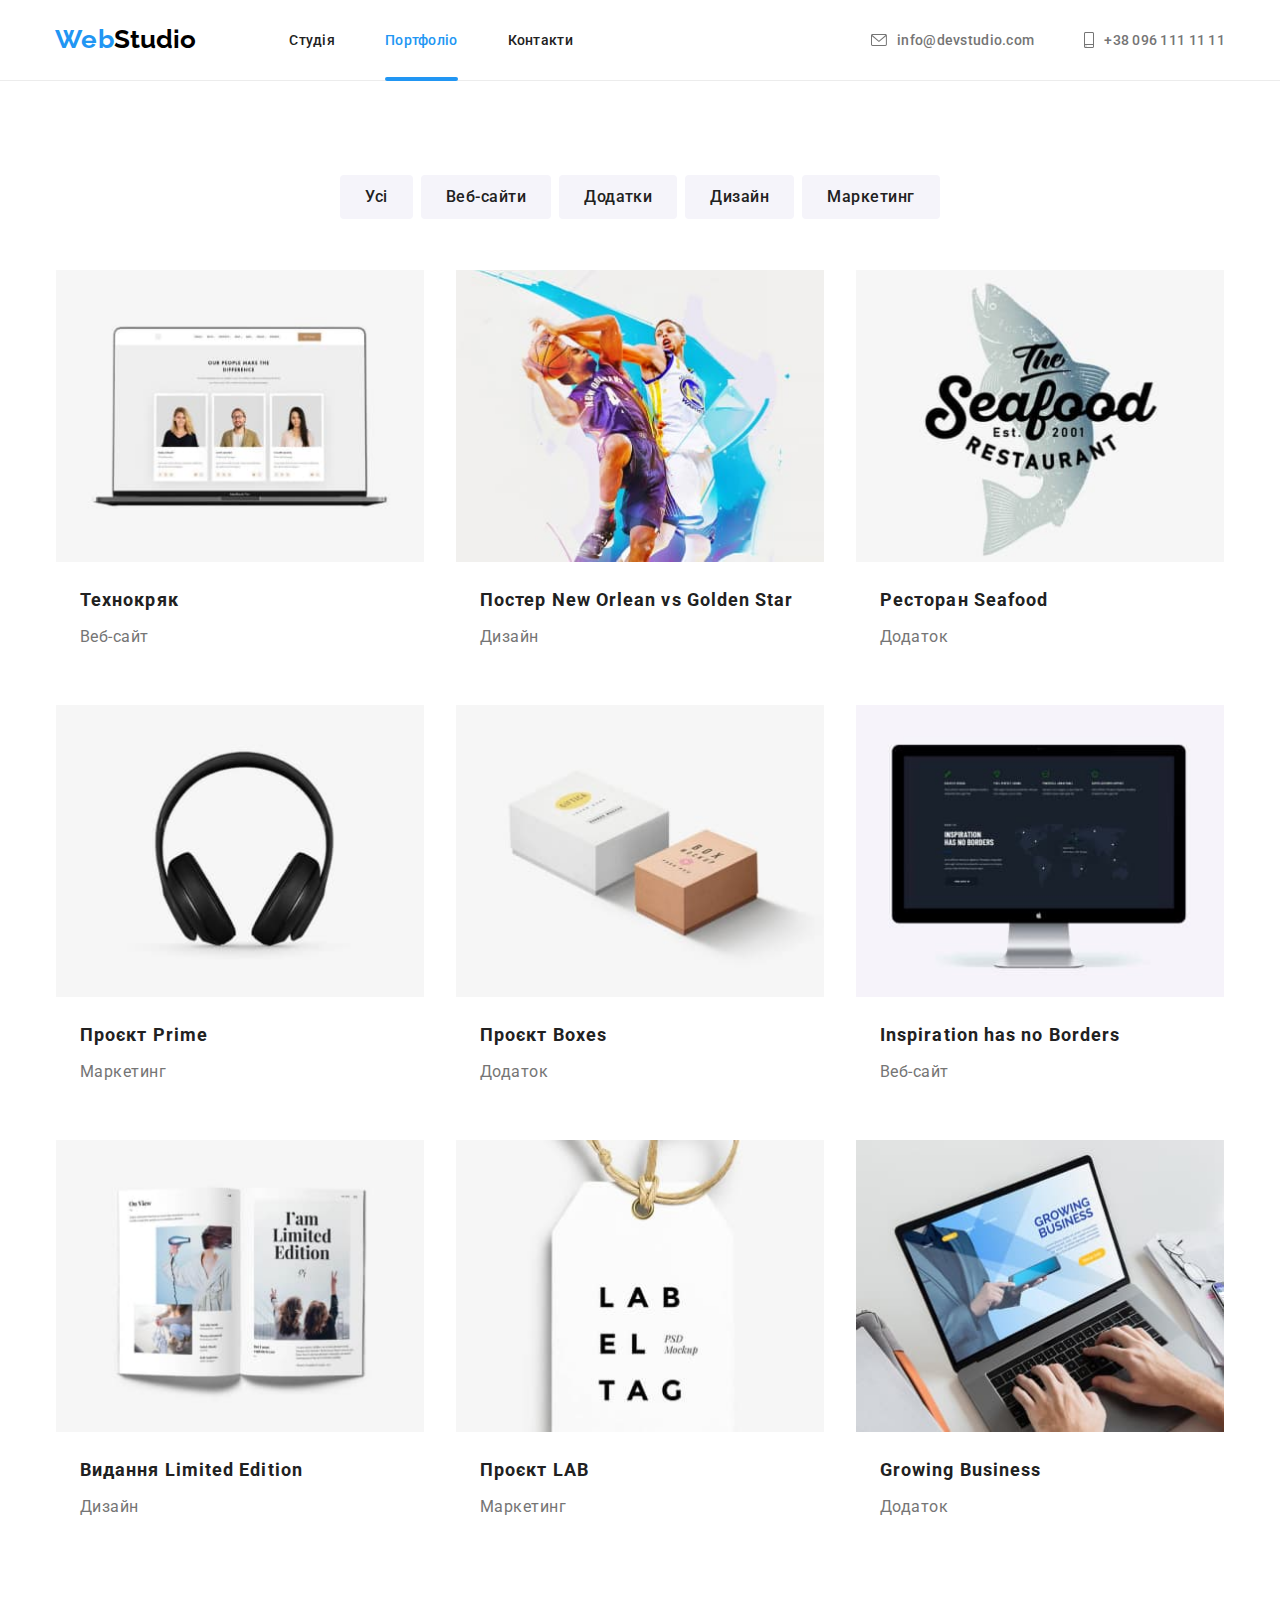
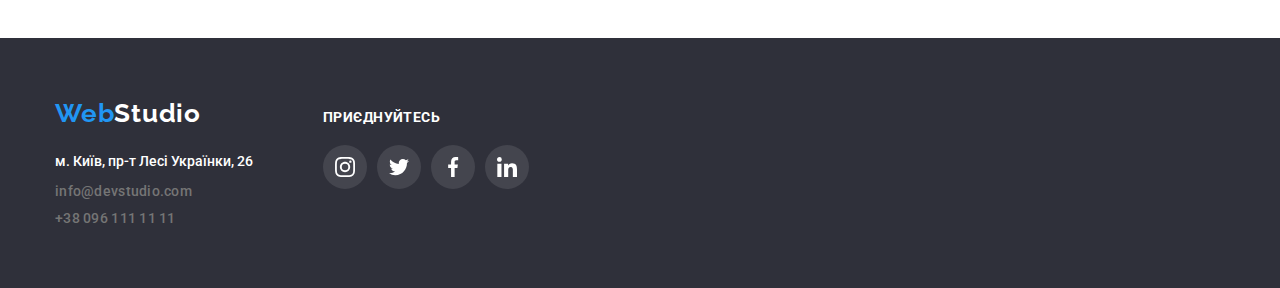
==== portfolio.html @ 4820c296 "save past work" ====
<!DOCTYPE html>
<html lang="uk">
  <head>
    <meta charset="UTF-8" />
    <meta http-equiv="X-UA-Compatible" content="IE=edge" />
    <meta name="viewport" content="width=device-width, initial-scale=1.0" />
    <title>Портфоліо</title>
    <link rel="preconnect" href="https://fonts.googleapis.com" />
    <link rel="preconnect" href="https://fonts.gstatic.com" crossorigin />
    <link
      href="https://fonts.googleapis.com/css2?family=Raleway:wght@700&family=Roboto:wght@400;500;700;900&display=swap"
      rel="stylesheet"
    />
    <link
      rel="stylesheet"
      href="https://cdnjs.cloudflare.com/ajax/libs/modern-normalize/1.1.0/modern-normalize.min.css"
    />
    <link rel="stylesheet" href="./css/style.css" />
  </head>
  <body>
    <header class="header">
      <div class="container header-portfolio-container">
        <nav class="header-nav">
          <a class="header-logo" href="index.html">
            <span class="first-part">Web</span
            ><span class="second-part">Studio</span></a
          >
          <ul class="header-nav-list">
            <li class="header-nav-item">
              <a class="header-nav-link" href="./index.html">Студія</a>
            </li>
            <li class="header-nav-item">
              <a class="header-nav-link current" href="./portfolio.html"
                >Портфоліо</a
              >
            </li>
            <li class="header-nav-item">
              <a class="header-nav-link" href="./index.html">Контакти</a>
            </li>
          </ul>
        </nav>

        <ul class="header-contacts">
          <li class="header-auth">
            <a class="header-post-link" href="mailto:info@devstudio.com"
              ><svg class="mail-icon" width="16" height="12">
                <use href="./images/icons.svg#envelope"></use>
              </svg>
              info@devstudio.com</a
            >
          </li>
          <li class="header-auth">
            <a class="header-tel-link" href="tel:+380961111111"
              ><svg class="tel-icon" width="10" height="16">
                <use href="./images/icons.svg#smartphone"></use>
              </svg>
              +38 096 111 11 11</a
            >
          </li>
        </ul>
      </div>
    </header>
    <main>
      <section class="hero-last">
        <div class="container poster-list">
          <h1 class="visually-hidden">інформаційні картки</h1>

          <ul class="hero-list">
            <li class="button-list">
              <button class="hero-last-btn" type="button">Усі</button>
            </li>
            <li class="button-list">
              <button class="hero-last-btn" type="button">Веб-сайти</button>
            </li>
            <li class="button-list">
              <button class="hero-last-btn" type="button">Додатки</button>
            </li>
            <li class="button-list">
              <button class="hero-last-btn" type="button">Дизайн</button>
            </li>
            <li class="button-list">
              <button class="hero-last-btn" type="button">Маркетинг</button>
            </li>
          </ul>
          <ul class="card-list-list">
            <li class="list-item">
              <a class="list-item-link" href="#">
                <div class="thumb-card">
                  <img
                    src="./images/img4.jpg"
                    alt="наші працівники"
                    width="370"
                  />
                  <div class="backdrop-card">
                    <p class="backdrop-card-text">
                      Ресурс пропонує комплексні пропозиції з різним рівнем
                      функціоналу та сервісів. Все це дозволить відвідувачу
                      отримати вичерпні відомості про компанію чи приватну
                      особу.
                    </p>
                  </div>
                </div>
                <div class="poster-wrapper">
                  <h2 class="title-text">Технокряк</h2>
                  <p class="text-navigation">Веб-сайт</p>
                </div>
              </a>
            </li>

            <li class="list-item">
              <a class="list-item-link" href="#">
                <div class="thumb-card">
                  <img
                    src="./images/img5.jpg"
                    alt="постер баскетбольної гри"
                    width="370"
                  />
                  <div class="backdrop-card">
                    <p class="backdrop-card-text">
                      Ресурс пропонує комплексні пропозиції з різним рівнем
                      функціоналу та сервісів. Все це дозволить відвідувачу
                      отримати вичерпні відомості про компанію чи приватну
                      особу.
                    </p>
                  </div>
                </div>
                <div class="poster-wrapper">
                  <h2 class="title-text">Постер New Orlean vs Golden Star</h2>
                  <p class="text-navigation">Дизайн</p>
                </div>
              </a>
            </li>

            <li class="list-item">
              <a class="list-item-link" href="#">
                <div class="thumb-card">
                  <img
                    src="./images/img6.jpg"
                    alt="логотип ресторану"
                    width="370"
                  />
                  <div class="backdrop-card">
                    <p class="backdrop-card-text">
                      Ресурс пропонує комплексні пропозиції з різним рівнем
                      функціоналу та сервісів. Все це дозволить відвідувачу
                      отримати вичерпні відомості про компанію чи приватну
                      особу.
                    </p>
                  </div>
                </div>
                <div class="poster-wrapper">
                  <h2 class="title-text">Ресторан Seafood</h2>
                  <p class="text-navigation">Додаток</p>
                </div>
              </a>
            </li>

            <li class="list-item">
              <a class="list-item-link" href="#">
                <div class="thumb-card">
                  <img src="./images/img7.jpg" alt="навушники" width="370" />
                  <div class="backdrop-card">
                    <p class="backdrop-card-text">
                      Ресурс пропонує комплексні пропозиції з різним рівнем
                      функціоналу та сервісів. Все це дозволить відвідувачу
                      отримати вичерпні відомості про компанію чи приватну
                      особу.
                    </p>
                  </div>
                </div>
                <div class="poster-wrapper">
                  <h2 class="title-text">Проєкт Prime</h2>
                  <p class="text-navigation">Маркетинг</p>
                </div>
              </a>
            </li>

            <li class="list-item">
              <a class="list-item-link" href="#">
                <div class="thumb-card">
                  <img src="./images/img8.jpg" alt="коробки" width="370" />
                  <div class="backdrop-card">
                    <p class="backdrop-card-text">
                      Ресурс пропонує комплексні пропозиції з різним рівнем
                      функціоналу та сервісів. Все це дозволить відвідувачу
                      отримати вичерпні відомості про компанію чи приватну
                      особу.
                    </p>
                  </div>
                </div>
                <div class="poster-wrapper">
                  <h2 class="title-text">Проєкт Boxes</h2>
                  <p class="text-navigation">Додаток</p>
                </div>
              </a>
            </li>

            <li class="list-item">
              <a class="list-item-link" href="#">
                <div class="thumb-card">
                  <img src="./images/img9.jpg" alt="монітор" width="370" />
                  <div class="backdrop-card">
                    <p class="backdrop-card-text">
                      Ресурс пропонує комплексні пропозиції з різним рівнем
                      функціоналу та сервісів. Все це дозволить відвідувачу
                      отримати вичерпні відомості про компанію чи приватну
                      особу.
                    </p>
                  </div>
                </div>
                <div class="poster-wrapper">
                  <h2 class="title-text">Inspiration has no Borders</h2>
                  <p class="text-navigation">Веб-сайт</p>
                </div>
              </a>
            </li>

            <li class="list-item">
              <a class="list-item-link" href="#">
                <div class="thumb-card">
                  <img src="./images/img10.jpg" alt="книга" width="370" />
                  <div class="backdrop-card">
                    <p class="backdrop-card-text">
                      Ресурс пропонує комплексні пропозиції з різним рівнем
                      функціоналу та сервісів. Все це дозволить відвідувачу
                      отримати вичерпні відомості про компанію чи приватну
                      особу.
                    </p>
                  </div>
                </div>
                <div class="poster-wrapper">
                  <h2 class="title-text">Видання Limited Edition</h2>
                  <p class="text-navigation">Дизайн</p>
                </div>
              </a>
            </li>

            <li class="list-item">
              <a class="list-item-link" href="#">
                <div class="thumb-card">
                  <img src="./images/img11.jpg" alt="бірка" width="370" />
                  <div class="backdrop-card">
                    <p class="backdrop-card-text">
                      Ресурс пропонує комплексні пропозиції з різним рівнем
                      функціоналу та сервісів. Все це дозволить відвідувачу
                      отримати вичерпні відомості про компанію чи приватну
                      особу.
                    </p>
                  </div>
                </div>
                <div class="poster-wrapper">
                  <h2 class="title-text">Проєкт LAB</h2>
                  <p class="text-navigation">Маркетинг</p>
                </div>
              </a>
            </li>

            <li class="list-item">
              <a class="list-item-link" href="#">
                <div class="thumb-card">
                  <img src="./images/img12.jpg" alt="ноутбук" width="370" />
                  <div class="backdrop-card">
                    <p class="backdrop-card-text">
                      Ресурс пропонує комплексні пропозиції з різним рівнем
                      функціоналу та сервісів. Все це дозволить відвідувачу
                      отримати вичерпні відомості про компанію чи приватну
                      особу.
                    </p>
                  </div>
                </div>
                <div class="poster-wrapper">
                  <h2 class="title-text">Growing Business</h2>
                  <p class="text-navigation">Додаток</p>
                </div>
              </a>
            </li>
          </ul>
        </div>
      </section>
    </main>
    <footer class="page-footer">
      <div class="container footer-container">
        <div class="footer-address-container">
          <a class="footer-logo" href="./index.html">
            <span class="first-part">Web</span
            ><span class="finish-part">Studio</span></a
          >
          <address class="contacts">
            <ul class="contact-lists">
              <li class="contact-list-list">
                <a
                  class="address-link"
                  href="https://goo.gl/maps/qbzP2S2WMfe6ok6P8"
                  target="_blank"
                  rel="noopener noreferrer nofollow"
                  >м. Київ, пр-т Лесі Українки, 26</a
                >
              </li>
              <li class="contact-list-list">
                <a class="mobile-link" href="mailto:info@devstudio.com"
                  >info@devstudio.com</a
                >
              </li>
              <li class="contact-list-list">
                <a class="mobile-link" href="tel:+380961111111"
                  >+38 096 111 11 11</a
                >
              </li>
            </ul>
          </address>
        </div>
        <div class="footer-icon-container">
          <p class="footer-text">приєднуйтесь</p>
          <ul class="footer-list">
            <li class="footer-list-item">
              <a
                class="footer-link"
                href="https..//instagram.com"
                target="_blank"
                rel="nofollow noopener noreferrer"
                aria-label="instagram"
              >
                <svg class="footer-link-icon" width="20" height="20">
                  <use href="./images/icons.svg#instagram"></use>
                </svg>
              </a>
            </li>
            <li class="footer-list-item">
              <a
                class="footer-link"
                href="https..//twitter.com"
                target="_blank"
                rel="nofollow noopener noreferrer"
                aria-label="twitter"
              >
                <svg class="footer-link-icon" width="20" height="20">
                  <use href="./images/icons.svg#twitter"></use>
                </svg>
              </a>
            </li>
            <li class="footer-list-item">
              <a
                class="footer-link"
                href="https..//facebook.com"
                target="_blank"
                rel="nofollow noopener noreferrer"
                aria-label="fasebook"
              >
                <svg class="footer-link-icon" width="20" height="20">
                  <use href="./images/icons.svg#facebook"></use>
                </svg>
              </a>
            </li>
            <li class="footer-list-item">
              <a
                class="footer-link"
                href="https..//linkedin.com"
                target="_blank"
                rel="nofollow noopener noreferrer"
                aria-label="linkedin"
              >
                <svg class="footer-link-icon" width="20" height="20">
                  <use href="./images/icons.svg#linkedin"></use>
                </svg>
              </a>
            </li>
          </ul>
        </div>
      </div>
    </footer>
  </body>
</html>
---- css/style.css ----
/* reset */

h1,h2,h3,h4,h5,ul,li,p {
    margin: 0;
    padding: 0;
  }
  
  img {
    display: block;
    max-width: 100%;
    height: auto;
  }
  
  ul {
    list-style: none;
  }
  
  a {
    text-decoration: none;
  }
  
  body {
    font-family: "Roboto", sans-serif;
    
  }
  /* hover, focus {
    transition: transform 250ms  cubic-bezier(0.4, 0, 0.2, 1);
  } */
  
  
  
  :root {
    --second-font: "Raleway";
    --accent-color: #2196f3;
    --main-color: #212121;
    --second-color: #757575;
    --main-bg-color:#FFFFFF;
  }
  
    /* размеры флекса */
  .container {
    width: 1200px;
    margin: 0 auto;
    padding-left: 15px;
    padding-right: 15px;
  }
  /* хедер главной страницы */
  
  .header {
    /* position: fixed;
    width: 100%;
    min-height: 80px;
    top: 0;
    left: 0; */
    border-bottom: 1px solid #ECECEC;
    background-color: var(--main-bg-color)
  }
  .header-page {
    background-color: var(--main-bg-color);
  }
  .header-container {
    display: flex;
    align-items: center;
  }
  
  .header-nav {
    display: flex;
    align-items: center;
    
  }
  
  .header-nav-list {
    display: flex;
    
    gap: 50px;
  
  }
  
  
  .header-contacts {
    display: flex;
    margin-right: auto;
    text-align: center;
    justify-content: end;
    margin-right: 0;
    margin-left: auto;
    align-items: center;
  }
  
  .header-nav-link {
    display: block;
    position: relative;
    padding: 32px 0;
    font-weight: 500;
    font-size: 14px;
    line-height: calc(16 / 14);
    letter-spacing: 0.02em;
    color: var(--main-color);
    transition-property: color;
    transition-duration: 250ms;
    transition-timing-function:cubic-bezier(0.4, 0, 0.2, 1);

  }
  .header-nav-link:hover,
  .header-nav-link:focus {
     color: var(--accent-color);
  }
 
  .header-nav-link::after {
    content: "";
    position: absolute;
    width: 100%;
    height: 4px;
    bottom: -1px;
    left: 0;
    border-radius: 2px;
    opacity: 0;
    transform:scaleX(0.2);
    transition: opasity 250ms cubic-bezier(0.4, 0, 0.2, 1), transform 250ms cubic-bezier(0.4, 0, 0.2, 1);
    color: var(--accent-color);
  }
  .header-nav-link.current {
    color: var(--accent-color);
  }
  /* .header-nav-link .current::after{
   background-color: var(--main-color);
  } */
 
    .header-nav-link:focus:after,
   .header-nav-link:hover::after {
    opacity: 1;
    background-color: var(--accent-color);
    transform:scaleX(1);
    /* color: var(--accent-color); */
  }

  .header-nav-link.current::after,
  .header-nav-link.current:hover::after,
  .header-nav-link.current:focus::after {
    background-color: var(--accent-color);
    opacity: 1;
    transform:scaleX(1);
  }
  /* hhhhhheder */
  
  
  .header-logo {
    display: inline-block;
    padding-top: 24px;
    padding-bottom: 25px;
    margin-right: 93px;
    justify-content: flex-start;
  }
  .first-part {
    font-family: var(--second-font);
    font-style: normal;
    font-weight: 700;
    font-size: 26px;
    line-height: calc(31 / 26);
    letter-spacing: 0.03em;
    color: rgba(33, 150, 243, 1);
  }
  .second-part {
    font-family: var(--second-font);
    font-style: normal;
    font-weight: 700;
    font-size: 26px;
    line-height: calc(31 / 26);
    color: rgba(0, 0, 0, 1);
  }
  .finish-part {
    font-family: var(--second-font);
    font-style: normal;
    font-weight: 700;
    font-size: 26px;
    line-height: calc(31 / 26);
    letter-spacing: 0.03em; 
    color: rgba(255, 255, 255, 1);
  }
  
  
  .header-auth {
    display: inline-block;
    padding-top: 32px;
    padding-bottom: 32px;
    
  }
  .header-post-link,
  .header-tel-link {
    display: flex;
    background-repeat: no-repeat;
    gap: 10px;
    align-items: center;
    transition-property: color;
    transition-duration: 250ms;
    transition-timing-function:cubic-bezier(0.4, 0, 0.2, 1);

  }
 
    
  /* .header-nav-link:hover,
  .header-nav-link:focus {
     color: var(--accent-color);
  }  */
  
  .header-tel-link,
  .header-post-link {
  
   font-weight: 500;
   font-size: 14px;
   line-height: calc(16 / 14);
   letter-spacing: 0.02em;
   color: var(--second-color);
   margin-left: 50px;
   align-items: center;
   transition-property: color;
   transition-duration: 250ms;
   transition-timing-function:cubic-bezier(0.4, 0, 0.2, 1);

  }
  /* .header-post-link {
    font-weight: 500;
    line-height: calc(16 / 14);
    letter-spacing: 0.02em;
    color: var(--second-color);
    font-size: 14px;
    align-items: center;
  
  }   */
  .mail-icon {
    transition-property: fill;
    transition-duration: 250ms;
    transition-timing-function:cubic-bezier(0.4, 0, 0.2, 1);

  } 

  .header-post-link:hover,
  .header-post-link:focus {
    color: var(--accent-color); 
  }
  .header-tel-link:hover,
  .header-tel-link:focus {
    color: var(--accent-color);
  }
  .header-tel-link:hover .tel-icon, 
  .header-tel-link:focus .tel-icon {
    fill: var(--accent-color); 
  }
  .header-post-link .mail-icon, .tel-icon {
    fill: var(--second-color);
  }
   
   .header-post-link:hover .mail-icon,
   .header-post-link:focus .mail-icon {
    fill: var(--accent-color);
  }
  
  header-nav-item {
    margin-right: auto;
  }
  
  
  
  
   
  /* секция герой */
  
  .hero {
    max-width: 1600px;
    margin-right: auto;
    margin-left: auto;
    background-image:linear-gradient(to right,rgba(47, 48, 58, 0.4), rgba(47, 48, 58, 0.4 )),
    url(../images/Img-hero-png.png) ;
    text-align: center;
    background-color: #C4C4C4;
    padding-top: 200px;
    padding-bottom: 200px;
    background-repeat: no-repeat;
    background-size:cover;
    background-position: center;
  }
  
  .hero-title {
    font-weight: 900;
    font-size: 44px;
    line-height: calc(60 / 44);
    letter-spacing: 0.06em;
    text-transform: uppercase;
    color: var(--main-bg-color);
    max-width: 696px;
    margin: 0 auto 30px;
    
  }
  
  .hero-btn {
    display: inline-block;
    font-family: 'Roboto';
    font-style: normal;
    font-weight: 700;
    font-size: 16px;
    line-height: calc(30 / 16);
    cursor: pointer;
    background:var(--accent-color);
    color:#FFFFFF;
    border-radius: 4px;
    min-width: 216px;
    border: solid transparent;
    text-align: center;
    max-height: 50px;
    border: none;
    padding: 10px 32px;
    transition-property: background-color;
    transition-duration: 250ms;
    transition-timing-function:cubic-bezier(0.4, 0, 0.2, 1);
  }
  
  .hero-btn:hover,
  .hero-btn:focus {
    background: #188CE8;
    box-shadow: 0px 4px 4px rgba(0, 0, 0, 0.15);
    border-radius: 4px;
    min-width: 216px;
  }
  
  /* features section */
  
  .features {
    padding-top: 94px;
    padding-bottom: 94px;
    background: var(--main-bg-color);
  }
  
  /* .features-container {
     display: flex;
  } */
  .visually-hidden {
      position: absolute;
      width: 1px;
      height: 1px;
      margin: -1px;
      border: 0;
      padding: 0;
    
      white-space: nowrap;
      clip-path: inset(100%);
      clip: rect(0 0 0 0);
      overflow: hidden;
    }
  
  .content {
    display: flex;
    padding-top: 94px;
    padding-bottom: 94px;
    width: 1170px;
  
  }
  .features-list {
    display: flex;
    /* height: auto; */
  }
  .list-icon {
    width: 270px;
    height: 120px;
    display: flex;
    align-items: center;
    justify-content: center;
    background-color: #F5F4FA;
    border-radius: 4px;
    margin-bottom: 30px;
  }
  
  .features-icon {
    width: 70px;
    height: 70px;
    
  }
  
  .list:not(:last-child) {
    margin-right: 30px;
    
  }

 
  .feature-title {
  
    margin-bottom: 10px;
    font-weight: 700;
    font-size: 14px;
    line-height: calc(16 /14);
    letter-spacing: 0.03em;
    text-transform: uppercase;
    color: var(--main-color);
    
       
  }
  .text {
     
   font-weight: 400;
   font-size: 14px;
   line-height: calc(24 / 14);
   letter-spacing: 0.03em; 
   color: var(--second-color);
   
  }
  
  /* чим ми займаємось */
  
  
  
  .foto-title {
    font-weight: 700;
    font-size: 36px;
    line-height: calc(42 / 36);
    text-align: center;
    letter-spacing: 0.03em;
    color: var(--main-color);
    margin-bottom: 50px;
  
  }
  
  
   .img-list {
    display: flex;
    justify-content: start;
     /* position:fixed;  */
  } 
  
   .foto-list:not(:last-child) {
    margin-right: 30px;
  } 

  .product-action {
    position: relative;
    top: 0;
    left: 0;
  }
             /* overlay-box  */ 

   .overlay-box {
    display: flex;
    position:absolute;
    align-items: center;
    padding: 27px 0;
    bottom: 0;
    width: 370px;
    height: 70px;
    background-color: rgba(47, 48, 58, 0.8);

  } 
  
  .overlay-box-text {
   
    display: flex;
    width: 370px;
    justify-content: space-around;
    font-weight: 700;
    font-size: 14px;
    line-height: 16px;
    text-align: center;
    letter-spacing: 0.03em;
    text-transform: uppercase;
    color: #FFFFFF;
  }

  
  
         /* НАША КОМАНДА */

  .section {
    padding-bottom: 94px;
  }
  
  .section-name {
    min-width: 1200px;
    background-color: #F5F4FA;
    display: block;
    padding-bottom: 94px;
    padding-top: 94px;
  }
  
  .managment-container {
    display: block;
    margin-left: auto;
    margin-right: auto;
    background: #F5F4FA;
  }
  .section-title {
    margin-bottom: 50px;
    font-weight: 700;
    font-size: 36px;
    line-height: calc(42 / 36);
    text-align: center;
    letter-spacing: 0.03em;
  
  color: var(--main-color);
  }
  
   .title-list {
    display:flex;
    gap: 30px;
    flex-wrap:wrap;
  
   }
   
  
  .list-name {
   flex-basis: calc((100% - 30px * 3) / 4);
   box-shadow: 0px 1px 3px rgba(0, 0, 0, 0.12), 0px 1px 1px rgba(0, 0, 0, 0.14), 0px 2px 1px rgba(0, 0, 0, 0.2);
   border-radius: 0px 0px 4px 4px;
   
  } 
  
  .team-wrapper {
    width: 270px;
    display:block;
    background-color: #FFFFFF;
    padding: 30px 0;
    
  
  }
  
  .name-list-title {
    margin-bottom: 10px;
    font-weight: 500;
    font-size: 16px;
    line-height: calc(19 / 16);
    text-align: center;
    letter-spacing: 0.03em;
    color:var(--main-color);
  }
  
  .name-title {
    margin: 0;
  
  }
    
  
  .job-list-title {
  font-weight: 400;
  font-size: 16px;
  line-height: calc(19 / 16);
  text-align: center;
  letter-spacing: 0.03em;
  color: var(--second-color);
  margin-bottom: 16px;
  }

  .social-networks  {
    display: flex;
    align-items: center;
    justify-content: center;
    gap: 10px;
    margin-right: 32px;
    margin-left: 32px;
   
  }

   
  
  .network-link {
    display: flex;
    align-items: center;
    justify-content: center;
    width: 44px;
    height: 44px;
    background-color:var(--main-bg-color);
    border-radius: 50%;
    transition-property: background-color,color;
    transition-duration: 250ms;
    transition-timing-function:cubic-bezier(0.4, 0, 0.2, 1);
  }
  .network-link-icon {
    transition-property: fill,background-color;
    transition-duration: 250ms;
    transition-timing-function:cubic-bezier(0.4, 0, 0.2, 1);
    fill: #afb1b8;
   
  }
  
  .network-link:hover,
  .network-link:focus {
    background-color: var(--accent-color);
    color: var(--main-bg-color);
  }
  
  .network-link:hover .network-link-icon,
  .network-link:focus .network-link-icon {
    fill:var(--main-bg-color);
    background-color: var(--accent-color);
    
  }
 

  /* НАШІ КЛІЄНТИ */

  .section-client {
    min-width: 1200px;
    background-color: var(--main-bg-color);
    padding-bottom: 94px;
    padding-top: 94px;
  }
  .client-title {
    margin-bottom: 50px;
    font-weight: 700;
    font-size: 36px;
    line-height: calc(42 / 36);
    text-align: center;
    letter-spacing: 0.03em;
    color: var(--main-color);
    
  }
  
    
  .client-list {
    display: flex;
    flex-wrap: wrap;
    
  }

  .client-list-list {
    width: 170px;
    height: 92px;
    
  }
 
 
  .client-list-list:not(:last-child) {
    margin-right: 30px;
   }
   
   
   .socials-icon {
    width: 106px;
    height: 60px;
    fill: #AFB1B8;
    transition-property: fill;
    transition-duration: 250ms;
    transition-timing-function:cubic-bezier(0.4, 0, 0.2, 1)
   }
  
   .client-list-link {
    display: flex;
    width: 170px;
    height: 92px;
    align-items: center;
    justify-content: center;
    padding: auto;
    border: 1px solid #AFB1B8;
    border-radius: 4px;
    transition-property: border-color;
    transition-duration: 250ms;
    transition-timing-function:cubic-bezier(0.4, 0, 0.2, 1);
   }
   .client-list-link:hover .socials-icon,
   .client-list-link:focus .socials-icon {
    fill: var(--accent-color);
   }
   
   .client-list-link:hover,
   .client-list-link:focus {
    border-color: var(--accent-color);
  }
  
  
  /* footer */
  
  .page-footer{
    min-width: 1200px;
    padding-top: 60px;
    padding-bottom: 60px;
    background-color: #2F303A;
    
  
  }
  .footer-container {
    display: flex;
    /* padding-right: 15px;
    padding-left: 15px; */
   align-items: baseline;
  } 
   
  .footer-logo {
    display: flex;
    margin-bottom: 20px;
    
  }
  
  .address-link {
    font-weight: 500;
    Font-size: 14px;
    Line-height: calc(24 / 14);
    color: var(--main-bg-color);
    font-style: normal;
    transition-property: color;
    transition-duration: 250ms;
    transition-timing-function:cubic-bezier(0.4, 0, 0.2, 1);
  }
  
  
  .contact-list-list:not(:last-child) {
  margin-bottom: 9px;
  }
  
  .mobile-link {
    font-weight: 500;
  font-size: 14px;
  line-height: calc(16 / 14);
  letter-spacing: 0.02em;
  color: var(--second-color);
  font-style: normal;
  transition-property: color;
  transition-duration: 250ms;
  transition-timing-function:cubic-bezier(0.4, 0, 0.2, 1);
  }
  .mobile-link:hover {
    color: var(--accent-color);
    transition: transform 250ms  cubic-bezier(0.4, 0, 0.2, 1);
  }
  .mobile-link:focus {
    color: var(--accent-color);
  }
  .address-link:hover {
    color: var(--accent-color);
    transition: transform 250ms  cubic-bezier(0.4, 0, 0.2, 1);
  }
  .address-link:focus {
    color: var(--accent-color);
  }

  .footer-icon-container {
    display: inline-block;
    align-items: baseline;
    margin-left: 70px;
   
    
  }
  .footer-text {
    font-weight: 700;
    font-size: 14px;
    line-height: calc(16 / 14);
    letter-spacing: 0.03em;
    text-transform: uppercase;
    color: var(--main-bg-color);
    margin-bottom: 20px;
    
  }
  .footer-list {
    display: flex;
    
  }
  
  .footer-list-item:not(:last-child) {
    margin-right: 10px;
  }
  .footer-link {
    display: flex;
    align-items: center;
    justify-content: center;
    width: 44px;
    height: 44px;
    background-color: rgba(255, 255, 255, 0.1);;
    border-radius: 50%;
    transition-property: background-color;
    transition-duration: 250ms;
    transition-timing-function:cubic-bezier(0.4, 0, 0.2, 1);
  }
  .footer-link-icon {
    transition-property: fill;
    transition-duration: 250ms;
    transition-timing-function:cubic-bezier(0.4, 0, 0.2, 1);
    fill: var(--main-bg-color);

  }
  .footer-link:hover,
  .footer-link:focus {
    background-color: var(--accent-color);
  } 
    

  
  
  /* ПОРТФОЛИО */
   
  .card-list-list {
    display: flex;
    flex-wrap: wrap;
    gap: 30px;
  }
  
  
  .header-portfolio-container {
    display: flex;
    align-items: center;
    
  }
  .hero-last {
    display: flex;
    background-color: var(--main-bg-color);
    padding-top: 94px;
    padding-bottom: 94px;
  }
  
  .button-container {
    display:inline-flex;
    margin-right: auto;
    margin-left: auto;
  
  }
  .poster-wrapper {
    padding: 20px 24px;
    /* border: 1px solid #EEEEEE;
    border-top:none; */
  }
  
  .hero-list{
    display:flex;
    margin-right: auto;
    margin-left: auto;
    justify-content: center;
    gap: 8px;
    margin-bottom: 50px;
  }
  
  
  
  .hero-last-btn {
    display: inline-block;
    border-radius: 4px;
    border: solid transparent;
    padding: 6px 22px;
    cursor: pointer;
    font-style: normal;
    font-weight: 500;
    font-size: 16px;
    line-height: calc(26 / 16);
    vertical-align: top;
    letter-spacing: 0.03em;
    color: var(--main-color);
    background-color: #F5F4FA;
    transition-property:background-color, color;
    transition-duration: 250ms;
    transition-timing-function:cubic-bezier(0.4, 0, 0.2, 1);
  
  }
  
  /* .hero-first-btn:hover,
  .hero-first-btn:focus {
    color: var(--main-bg-color);
    background-color:var(--accent-color);
  } */
  
  .hero-last-btn:hover,
  .hero-last-btn:focus {
    color: var(--main-bg-color);
    background-color: var(--accent-color);
    /* transition: transform 250ms  cubic-bezier(0.4, 0, 0.2, 1);
  } */
  }
  .hero-last-btn:hover,
  .hero-last-btn:focus::before {
    box-shadow: 0px 3px 1px rgba(0, 0, 0, 0.1), 0px 1px 2px rgba(0, 0, 0, 0.08), 0px 2px 2px rgba(0, 0, 0, 0.12);
    border-radius: 4px;
    /* transition: transform 250ms  cubic-bezier(0.4, 0, 0.2, 1); */
  }
  
  
  
  
  /* фото карточки */
  
  
  
  .title-text {
    font-style: bold;
  font-size: 18px;
  line-height: calc(36 / 18);
  vertical-align: top;
  letter-spacing: 0.06em;
  color: var(--main-color);
  margin-bottom: 4px;
  padding: 0 24px 20;
  margin-bottom: 4px;
  flex-basis: 370px;
  } 
  
  .text-navigation {
  
  font-size: 16px;
  line-height: calc(30 / 16);
  
  letter-spacing: 0.03em;
  color: var(--second-color);
  
  }
.list-item-link {
  display: block;
  width: 370px;
  height: 405px;
   border: 1px solid var(--main-bg-color);
   transition-property: transform;
   transition-duration: 250ms;
   transition-timing-function:cubic-bezier(0.4, 0, 0.2, 1); 
 
}

.list-item-link:hover,
.list-item-link:focus::before {
  /* border: 1px solid #EEEEEE; */
  box-shadow: 0px 1px 1px rgba(0, 0, 0, 0.12), 0px 4px 4px rgba(0, 0, 0, 0.06), 1px 4px 6px rgba(0, 0, 0, 0.16);
  /* transition: transform 250ms  cubic-bezier(0.4, 0, 0.2, 1); */
}

/* анимация карточек */

.thumb-card {
  position: relative;
 
  overflow: hidden;
}
.backdrop-card {
  position: absolute;
  top: 0;
  left: 0;
  transform: translateY(101%);
  transition-property: transform;
  transition-duration: 250ms;
  transition-timing-function:cubic-bezier(0.4, 0, 0.2, 1); 

  display: flex;
  align-items: center;
  background-color: rgba(33, 150, 243, 0.9);
  width: 100%;
  height: 100%;
  /* opacity: 0; */
  cursor: pointer;
  }
.backdrop-card-text {
  padding: 63px 24px;
  font-weight: 400;
  font-size: 18px;
  line-height: calc(28 / 18);
  letter-spacing: 0.03em;
  color: var(--main-bg-color);
  
}
.list-item:hover .backdrop-card {
  background: rgba(33, 150, 243, 0.9) ;
  transform: translateY(0);
  opacity: 1;
}
.list-item:focus .backdrop-card {
  background: rgba(33, 150, 243, 0.9) ;
  transform: translateY(0);
  opacity: 1;
}

/* МОДАЛЬНОЕ ОКНО */

.backdrop {
  position: fixed;
  top: 0;
  left: 0;
  width: 100%;
  height: 100%;
  background-color: rgba(0, 0, 0, 0.2);
  visibility: visible; 
  pointer-events: initial; 
  opacity: 1; 
  transition: opacity 250ms linear, visibility 250ms linear;
   
}

.backdrop.is-hidden {
  opacity: 0;
  visibility: hidden;
  pointer-events: none;
}

.modal {
  position: absolute;
  top: 50%;
  left: 50%;
  transform: translate(-50%, -50%);
  min-width: 528px;
  min-height: 581px;
  box-shadow: 0px 1px 3px rgba(0, 0, 0, 0.12), 0px 1px 1px rgba(0, 0, 0, 0.14), 0px 2px 1px rgba(0, 0, 0, 0.2);
  border-radius: 4px;
  background: var(--main-bg-color);
  
}
.close-btn {
  position: absolute;
  transition: transform 250ms  cubic-bezier(0.4, 0, 0.2, 1);
  display: flex;
  align-items: center;
  justify-content: center;
  width: 30px;
  height: 30px;
  top: 8px;
  right: 8px;
  background: var(--main-bg-color);
  border-radius: 50%;
  border: 1px solid rgba(0, 0, 0, 0.1);
  padding: 0;
  cursor: pointer;
}
.modal-icon {
  fill:#000000;
}
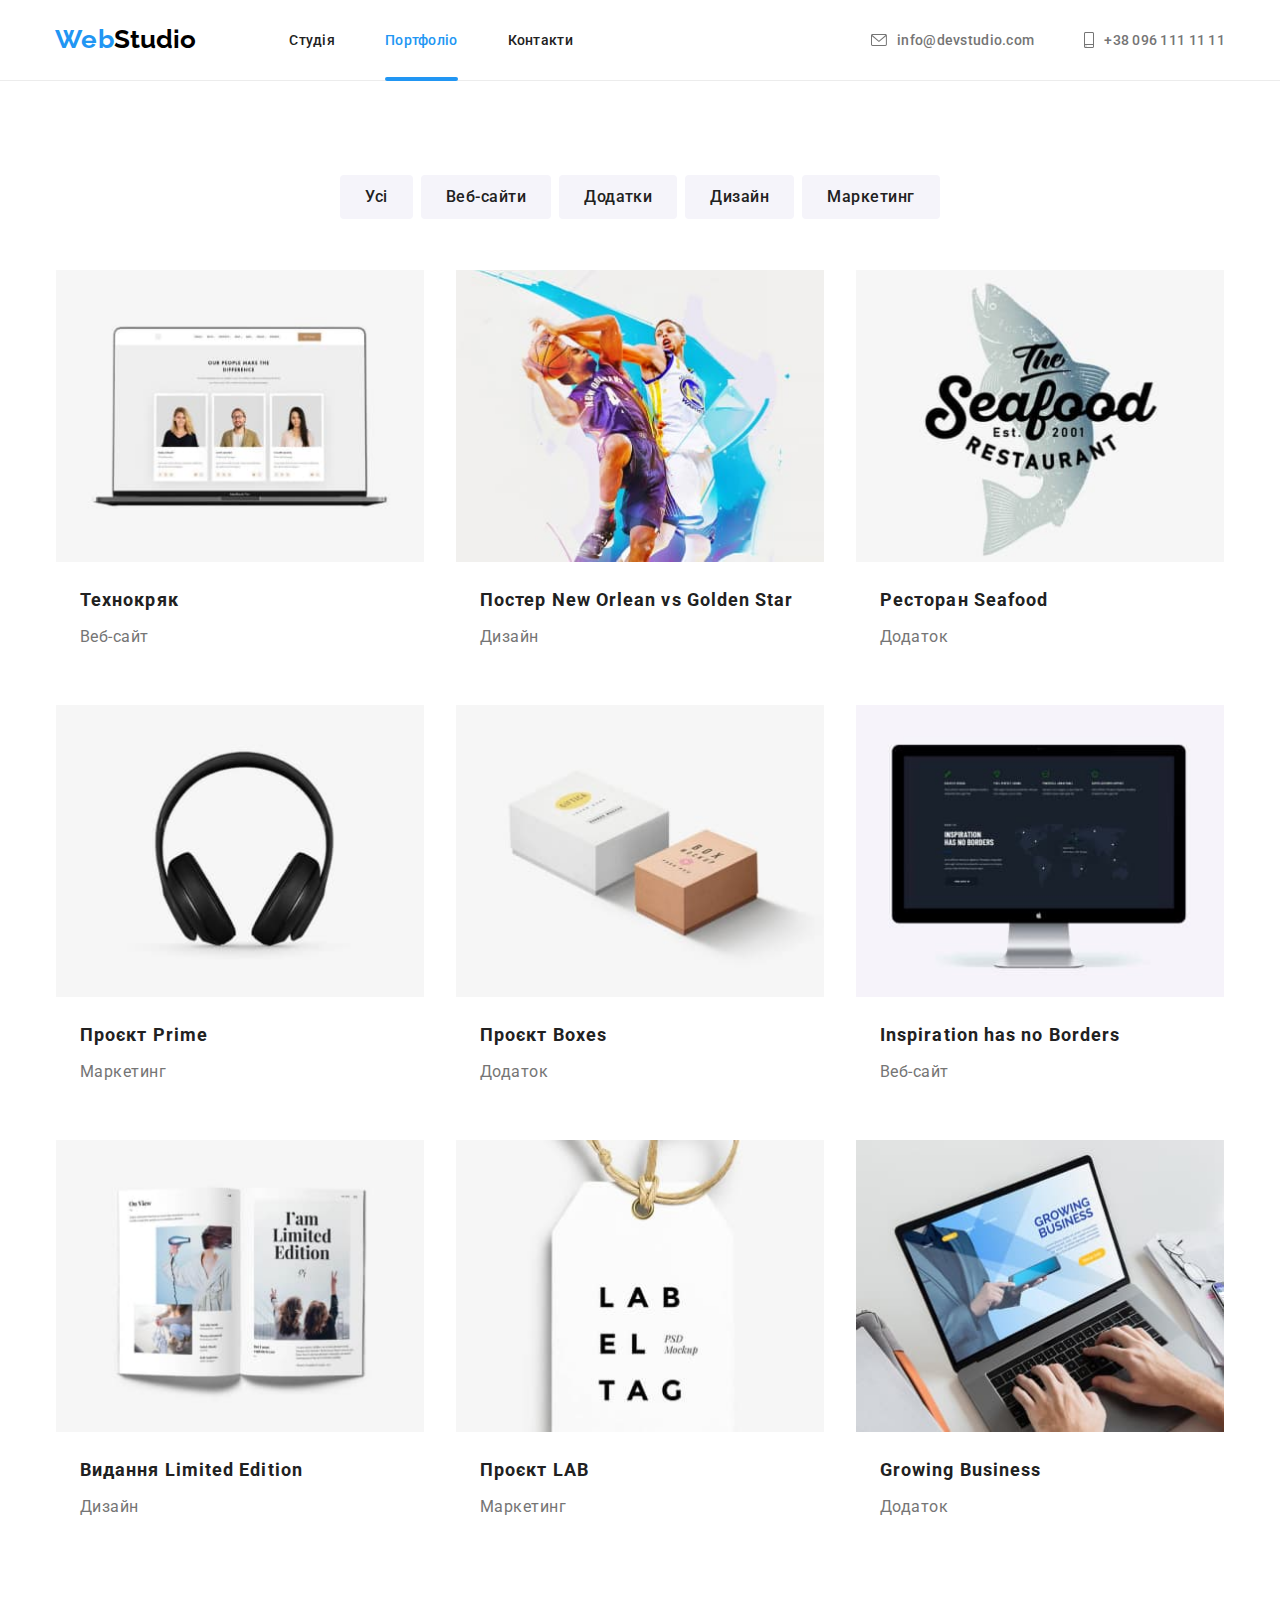
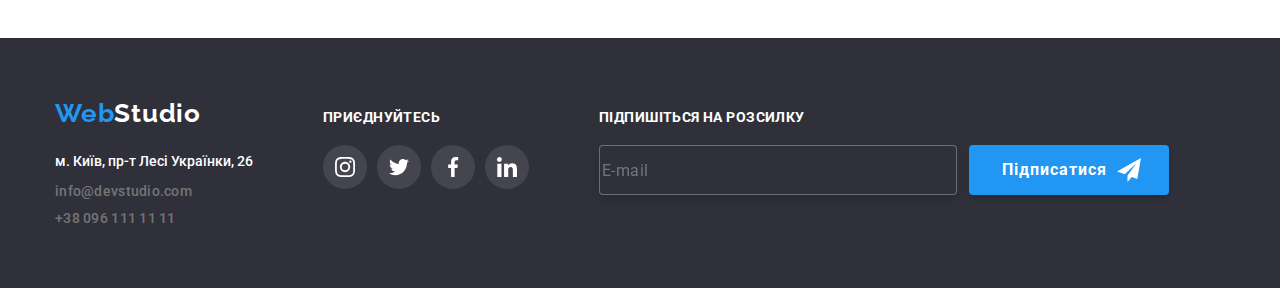
==== commit c6d7661b: "save work" ====
--- a/portfolio.html
+++ b/portfolio.html
@@ -366,6 +366,25 @@
             </li>
           </ul>
         </div>
+        <div class="footer-speaker-container">
+          <p class="footer-speaker-text">підпишіться на розсилку</p>
+          <form class="footer-speaker-form">
+            <label class="footer-label" for="e-mail">
+              <input
+                class="footer-input"
+                type="text"
+                name="e-mail"
+                id="e-mail"
+                placeholder="E-mail"
+            /></label>
+            <button class="footer-btn" type="submit">
+              Підписатися
+              <svg class="footer-btn-icon" width="24" height="24">
+                <use href="./images/icons.svg#icon-send"></use>
+              </svg>
+            </button>
+          </form>
+        </div>
       </div>
     </footer>
   </body>
--- a/css/style.css
+++ b/css/style.css
@@ -185,6 +185,9 @@
     padding-bottom: 32px;
     
   }
+  .header-auth:not(:last-child) {
+    margin-right: 50px;
+  }
   .header-post-link,
   .header-tel-link {
     display: flex;
@@ -211,7 +214,7 @@
    line-height: calc(16 / 14);
    letter-spacing: 0.02em;
    color: var(--second-color);
-   margin-left: 50px;
+   /* margin-left: 50px; */
    align-items: center;
    transition-property: color;
    transition-duration: 250ms;
@@ -774,8 +777,93 @@
   .footer-link:hover,
   .footer-link:focus {
     background-color: var(--accent-color);
+  }
+  .footer-speaker-container {
+    display: inline-block;
+    align-items: baseline;
+    margin-left: 70px;
   } 
-    
+
+  .footer-speaker-text {
+    font-weight: 700;
+    font-size: 14px;
+    line-height: calc(16 / 14);
+    letter-spacing: 0.03em;
+    text-transform: uppercase;
+    color: var(--main-bg-color);
+    margin-bottom: 20px;
+  }
+  .footer-input {
+    font-weight: 400;
+    font-size: 16px;
+    line-height: calc(20 / 16);
+    letter-spacing: 0.03em;
+    color: rgba(255, 255, 255, 0.6);
+    width: 358px;
+    height: 50px;
+    background-color: #2F303A;
+    border: 1px solid rgba(255, 255, 255, 0.3);
+    filter: drop-shadow(0px 4px 4px rgba(0, 0, 0, 0.15));
+    border-radius: 4px;
+  }
+  .footer-input:focus-visible{
+    outline: none;
+   border:1px solid rgba(255, 255, 255, 0.3);
+   border-radius: 4px;
+  }
+  .footer-label {
+    display: flex;
+    align-items: center;
+    justify-content: center;
+    margin-right: 12px;
+    
+  }
+  
+  
+  .footer-speaker-form {
+   display: flex; 
+    width: 358px;
+    height: 50px;
+  
+    
+  }
+ 
+  
+  .footer-btn {
+    display: flex;
+    align-items: center;
+    justify-content: end;
+    padding: 10px 28px;
+    letter-spacing: 0.06em;
+    font-weight: 700;
+    font-size: 16px;
+    line-height: calc(30 / 16);
+    min-width: 200px;
+    min-height: 50px;
+    background: var(--accent-color);
+    box-shadow: 0px 4px 4px rgba(0, 0, 0, 0.15);
+    border-radius: 4px;
+    color: var(--main-bg-color);
+    border: none;
+    cursor: pointer;
+    transition-property: background-color;
+    transition-duration: 250ms;
+    transition-timing-function:cubic-bezier(0.4, 0, 0.2, 1);
+   
+    }
+
+  .footer-btn:hover,
+  .footer-btn:focus {
+    background: #188CE8;
+    box-shadow: 0px 4px 4px rgba(0, 0, 0, 0.15);
+    border-radius: 4px;
+
+  }  
+  .footer-btn-icon {
+    margin-left: 10px;
+    fill: var(--main-bg-color);
+    /* justify-content: end; */
+  }
 
   
   
@@ -808,8 +896,7 @@
   }
   .poster-wrapper {
     padding: 20px 24px;
-    /* border: 1px solid #EEEEEE;
-    border-top:none; */
+   
   }
   
   .hero-list{
@@ -843,24 +930,18 @@
   
   }
   
-  /* .hero-first-btn:hover,
-  .hero-first-btn:focus {
-    color: var(--main-bg-color);
-    background-color:var(--accent-color);
-  } */
   
   .hero-last-btn:hover,
   .hero-last-btn:focus {
     color: var(--main-bg-color);
     background-color: var(--accent-color);
-    /* transition: transform 250ms  cubic-bezier(0.4, 0, 0.2, 1);
-  } */
+    
   }
   .hero-last-btn:hover,
   .hero-last-btn:focus::before {
     box-shadow: 0px 3px 1px rgba(0, 0, 0, 0.1), 0px 1px 2px rgba(0, 0, 0, 0.08), 0px 2px 2px rgba(0, 0, 0, 0.12);
     border-radius: 4px;
-    /* transition: transform 250ms  cubic-bezier(0.4, 0, 0.2, 1); */
+    
   }
   
   
@@ -905,9 +986,9 @@
 
 .list-item-link:hover,
 .list-item-link:focus::before {
-  /* border: 1px solid #EEEEEE; */
+
   box-shadow: 0px 1px 1px rgba(0, 0, 0, 0.12), 0px 4px 4px rgba(0, 0, 0, 0.06), 1px 4px 6px rgba(0, 0, 0, 0.16);
-  /* transition: transform 250ms  cubic-bezier(0.4, 0, 0.2, 1); */
+  
 }
 
 /* анимация карточек */
@@ -931,7 +1012,6 @@
   background-color: rgba(33, 150, 243, 0.9);
   width: 100%;
   height: 100%;
-  /* opacity: 0; */
   cursor: pointer;
   }
 .backdrop-card-text {
@@ -986,6 +1066,7 @@
   box-shadow: 0px 1px 3px rgba(0, 0, 0, 0.12), 0px 1px 1px rgba(0, 0, 0, 0.14), 0px 2px 1px rgba(0, 0, 0, 0.2);
   border-radius: 4px;
   background: var(--main-bg-color);
+  padding-bottom: 40px;
   
 }
 .close-btn {
@@ -1003,7 +1084,199 @@
   border: 1px solid rgba(0, 0, 0, 0.1);
   padding: 0;
   cursor: pointer;
+  
 }
 .modal-icon {
   fill:#000000;
-}+  transition-property: fill;
+  transition-duration: 250ms;
+  transition-timing-function:cubic-bezier(0.4, 0, 0.2, 1); 
+
+ 
+
+}
+ .close-btn:hover .modal-icon {
+  fill: var(--accent-color);
+}
+
+/* ОФОРМЛЕНИЕ МОДАЛЬНОГО ОКНА */
+
+.form {
+  
+  padding-right: 40px;
+  padding-left: 40px;
+  width: 528px;
+ 
+}
+.form-title {
+  font-weight: 700;
+  font-size: 20px;
+  line-height: calc(23 / 20);
+  text-align: center;
+  letter-spacing: 0.03em;
+  color: #212121;
+  padding-top: 40px;
+  padding-right: 40px;
+  padding-left: 40px;
+  margin-bottom: 30px;
+}
+
+
+.form-label {
+
+  padding: 0;
+  position: relative;
+  transition-property: color,fill;
+  transition-duration: 250ms;
+  transition-timing-function:cubic-bezier(0.4, 0, 0.2, 1); 
+  border-radius: 4px;
+  font-weight: 400;
+  font-size: 14px;
+  line-height: calc(24 / 14);
+  letter-spacing: 0.03em;
+  color: var(--second-color);
+}
+
+.form-input {
+  width: 448px;
+  height: 40px;
+  padding-left: 42px;
+  border: 1px solid rgba(33, 33, 33, 0.2);
+  border-radius: 4px;
+  /* cursor: pointer; */
+}
+
+  .form-input:focus-visible {
+    outline: none; 
+    border: 1px solid var(--accent-color);
+    border-radius: 4px;
+  }
+  .form-input:focus-visible + .form-icon {
+    fill:var(--accent-color);
+    
+
+  }
+.form-icon {
+  position: absolute;
+  top: 53%;
+  left: 15px;
+  fill: #212121;
+  border: none;
+
+}
+.form-label:hover .form-icon, 
+.form-label:focus .form-icon {
+  fill:var(--accent-color);
+ 
+}
+.form-label-comment {
+  border-radius: 4px;
+  font-weight: 400;
+  font-size: 14px;
+  line-height: calc(24 / 14);
+  letter-spacing: 0.03em;
+  color: var(--second-color);
+}
+.form-textarea {
+  resize: none;
+  width: 448px;
+  height: 120px;
+  padding: 12px 16px;
+  border: 1px solid rgba(33, 33, 33, 0.2);
+  border-radius: 4px;
+  margin-bottom: 20px;
+}
+.form-textarea:focus-visible{
+  outline:none; 
+  /* color:var(--accent-color); */
+
+}
+
+.form-label-comment .form-textarea:focus-visible {
+  border: 1px solid var(--accent-color);
+  border-radius: 4px;
+  
+}
+.checkbox-link {
+  text-decoration: underline;
+  color: var(--accent-color);
+  
+}
+ .form-field {
+display: flex;
+align-items: center; 
+
+} 
+
+.form-checkbox {
+  appearance: none;
+}
+
+  
+.form-label-checkbox {
+  display: flex;
+  align-items: center;
+  justify-content: center;
+} 
+
+.form-checkbox-icon {
+  user-select: none;
+  cursor: pointer;
+}
+
+.form-checkbox-icon .checked {
+  opacity: 0;
+}
+
+.form-checkbox-icon .unchecked{
+  opacity: 1;
+ }
+
+.form-checkbox:checked +.form-checkbox-icon .unchecked {
+  opacity: 0;
+}
+
+.form-checkbox:checked +.form-checkbox-icon .checked {
+  opacity: 1;
+}
+
+.icon-svg {
+  margin-left: 9px;
+  cursor: pointer;
+  
+
+}
+
+.form-btn {
+  display: block;
+  transition-property: background-color;
+  transition-duration: 250ms;
+  transition-timing-function:cubic-bezier(0.4, 0, 0.2, 1);
+  font-weight: 700;
+  font-size: 16px;
+  line-height: calc(30 / 16);
+  cursor: pointer;
+  background:var(--accent-color);
+  color:var(--main-bg-color);
+  border-radius: 4px;
+  min-width: 216px;
+  border: solid transparent;
+  text-align: center;
+  padding: 10px 52px;
+  align-items: center;
+    margin-top: 30px;
+  margin-right: auto;
+  margin-left: auto;
+  }
+  
+
+  
+  .form-btn:hover,
+  .form-btn:focus {
+  background: #188CE8;
+  box-shadow: 0px 4px 4px rgba(0, 0, 0, 0.15);
+  border-radius: 4px;
+  min-width: 216px;
+  
+}
+
